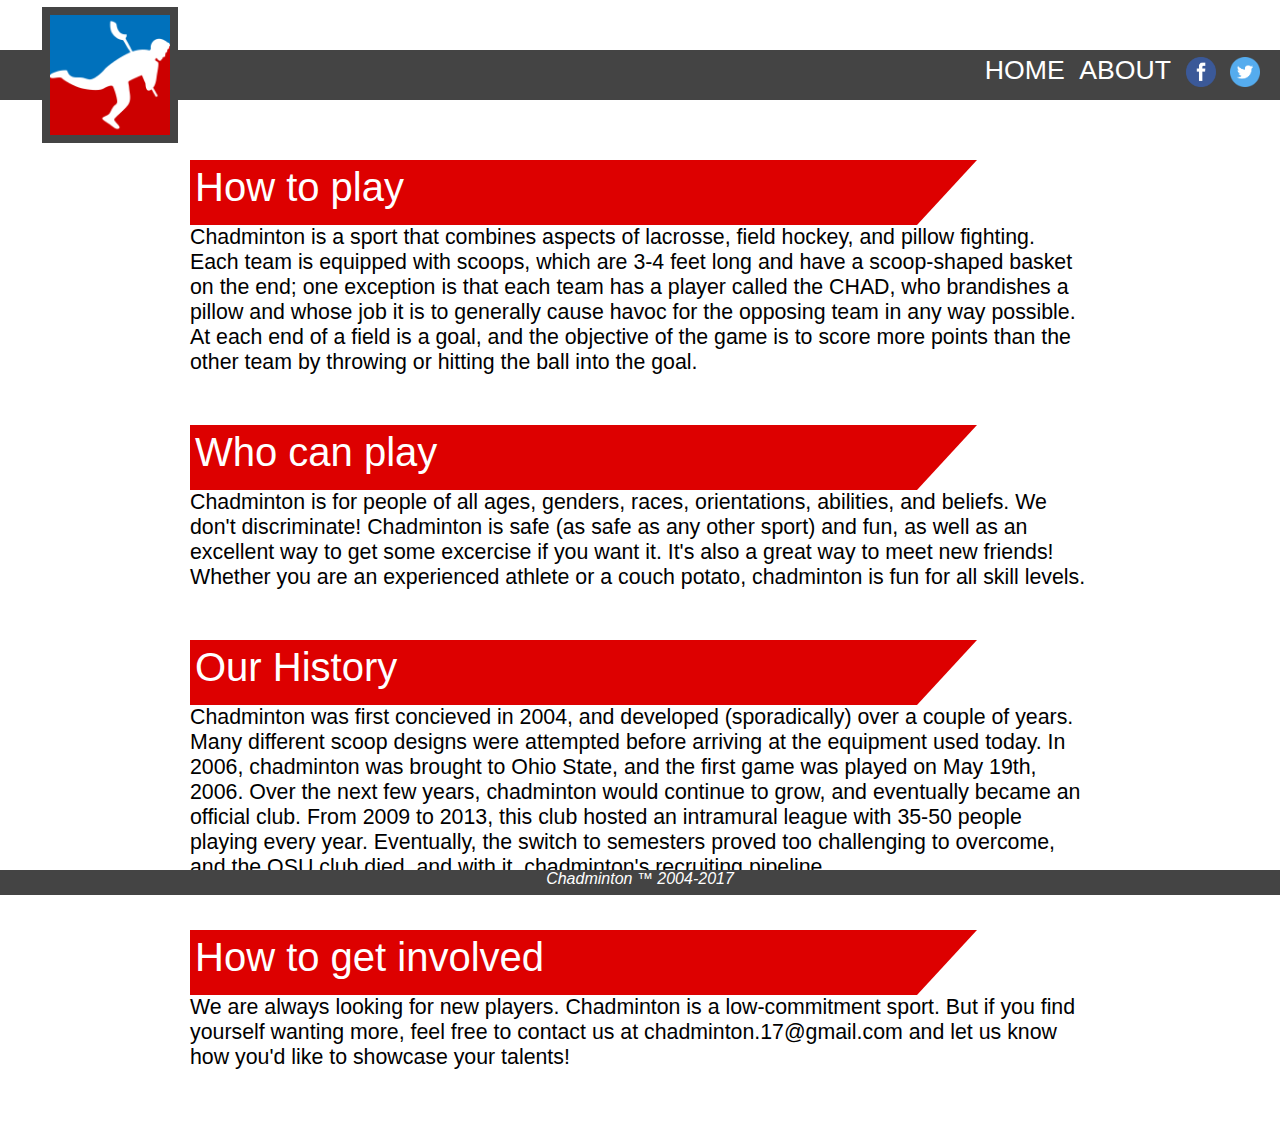
==== about.html @ 54fbcc12 "major overhaul" ====
<html>
	<head>
		<title>Chadminton</title>
        <link rel="stylesheet" href="style.css">
	</head>
	<body>
		<div id="top">
			<div class="links">
				<a href="index.html">HOME</a>
				<a href="about.html">ABOUT</a>
				<a href="https://www.facebook.com/chadmintonOhio/"><img src="img/facebook.png" /></a>
				<a href=""><img src="img/twitter.png" /></a>
			</div>
			<div class="logo"></div>
		</div>
		<div id="content">
			<div class="story">
				<div class="title">How to play</div><div></div>
				<div class="body">
					Chadminton is a sport that combines aspects of lacrosse, field hockey, and pillow fighting. Each team is equipped with scoops, which are 3-4 feet long and have a scoop-shaped basket on the end; one exception is that each team has a player called the CHAD, who brandishes a pillow and whose job it is to generally cause havoc for the opposing team in any way possible. At each end of a field is a goal, and the objective of the game is to score more points than the other team by throwing or hitting the ball into the goal.
				</div>
			</div>
			<div class="story">
				<div class="title">Who can play</div><div></div>
				<div class="body">
					Chadminton is for people of all ages, genders, races, orientations, abilities, and beliefs. We don't discriminate! Chadminton is safe (as safe as any other sport) and fun, as well as an excellent way to get some excercise if you want it. It's also a great way to meet new friends! Whether you are an experienced athlete or a couch potato, chadminton is fun for all skill levels.
				</div>
			</div>
			<div class="story">
				<div class="title">Our History</div><div></div>
				<div class="body">
					Chadminton was first concieved in 2004, and developed (sporadically) over a couple of years. Many different scoop designs were attempted before arriving at the equipment used today. In 2006, chadminton was brought to Ohio State, and the first game was played on May 19th, 2006. Over the next few years, chadminton would continue to grow, and eventually became an official club. From 2009 to 2013, this club hosted an intramural league with 35-50 people playing every year. Eventually, the switch to semesters proved too challenging to overcome, and the OSU club died, and with it, chadminton's recruiting pipeline.
				</div>
			</div>
			<div class="story">
				<div class="title">How to get involved</div><div></div>
				<div class="body">
					We are always looking for new players. Chadminton is a low-commitment sport. But if you find yourself wanting more, feel free to contact us at <a href="mailto:chadminton.17@gmail.com">chadminton.17@gmail.com</a> and let us know how you'd like to showcase your talents! 
				</div>
			</div>
		</div>
		<div id="footer">
			Chadminton &trade; 2004-2017
		</div>
	</body>
</html>
---- style.css ----
html, body {
	margin: 0px;			
	font-family: "Segoe UI", Arial;
}

a {
	color: inherit;
	text-decoration: none;
}

a:hover {
	color: inherit;
}

#top {
	height: 150px;
	width: 100%;
	position: relative;
}

.links {
	position: absolute;
	top: 50px;
	left: 0px;
	right: 0px;
	height: 40px;
	padding: 5px 20px;
	background-color: #444;
	color: #fff;
	text-align: right;
}

.links > a {
	margin-left: 10px;
	font-size: 20pt;
}

.links > a:hover {
	color: #0077dd;
}

.links > a > img {
	height: 30px;
	width: auto;
	vertical-align: middle;
}

#top > .logo {
	position: absolute;
	height: 120px;
	width: 120px;
	left: 50px;
	top: 15px;
	box-shadow: 0px 0px 0px 8px #444;
	background-image: url('img/new-chad-square.png');
	background-size: 120px 120px;
	background-position: top left;
	background-repeat: no-repeat;
	background-color: #fff;
}

#content {
	padding: 10px 20px;
}

img.block {
	width: 70vw;
	height: auto;
	margin: 10px;
	margin-left: 175px;
	box-shadow: 0px 0px 0px 5px #07d;
}

.story {
	padding: 0px 0px 50px 0px;
	margin-left: 170px;
	width: 70vw;
	font-size: 16pt;
	position: relative;
}

.story > .title {
	font-size: 30pt;
	background-color: #d00;
	color: #fff;
	padding: 5px;
	height: 55px;
	width: 56vw;
}

.story > .title + div {
    width: 0px;
    height: 0px;
    border-top: 65px solid #d00;
    border-right: 60px solid transparent;
	width: 0px;
	height: 0px;
	position: absolute;
	left: calc(56vw + 10px);
	top: 0px;
}

.story > .body {
}

#footer {
	position: fixed;
	left: 0px;
	right: 0px;
	bottom: 5px;
	height: 25px;
	background-color: #444;
	color: #fff;
	text-align: center;
	font-style: italic;
}
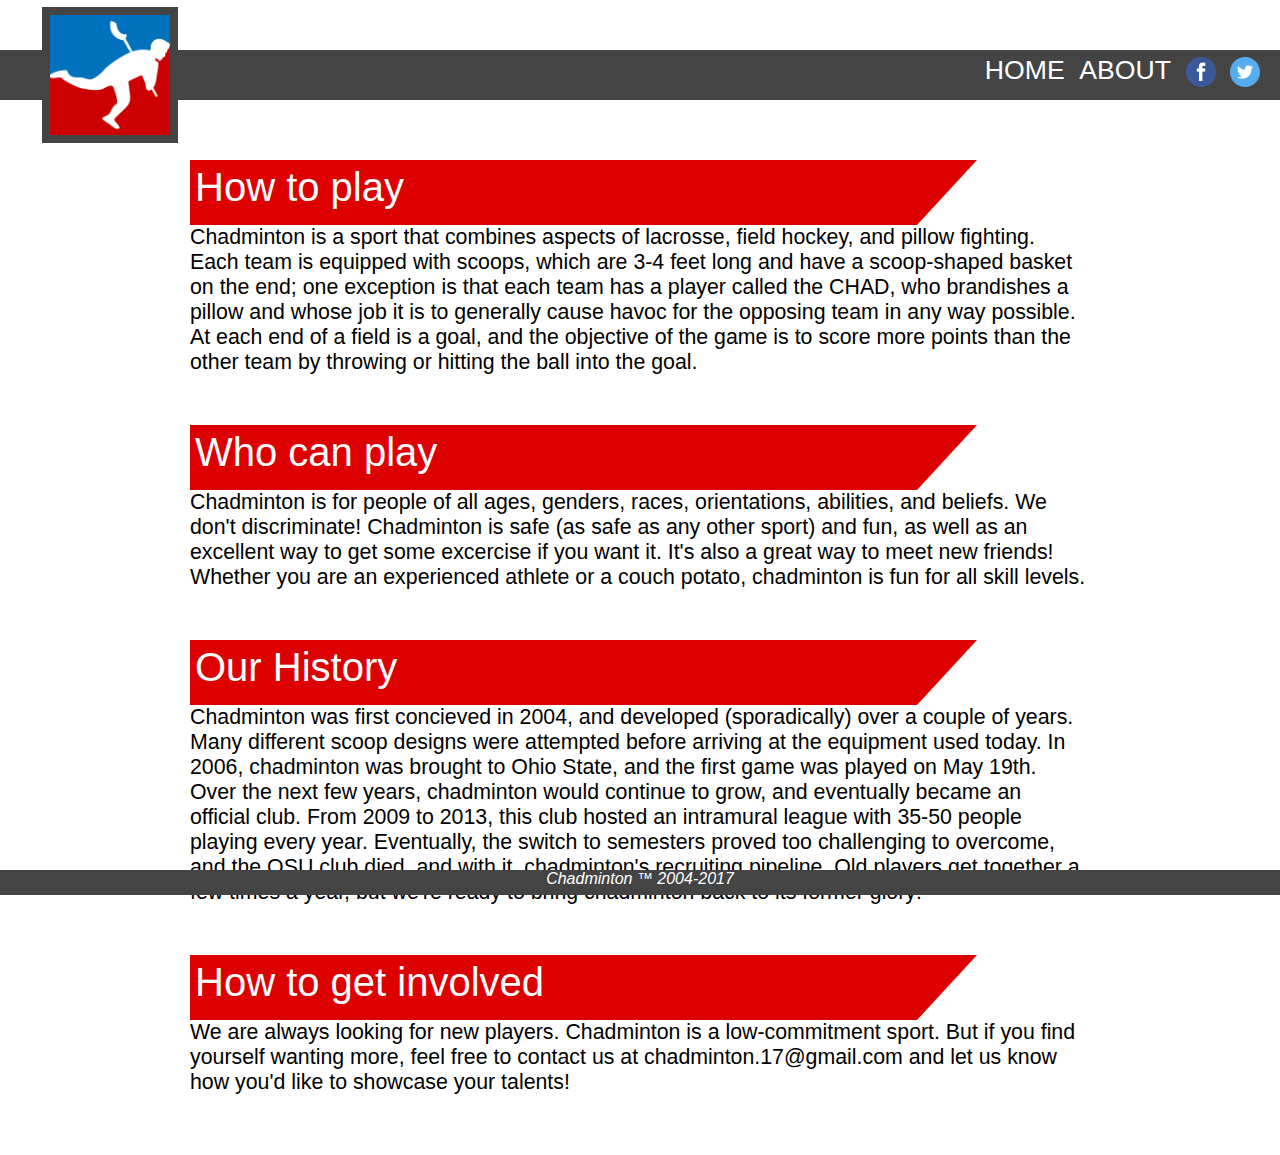
==== commit e100ada7: "changed history a little" ====
--- a/about.html
+++ b/about.html
@@ -29,7 +29,7 @@
 			<div class="story">
 				<div class="title">Our History</div><div></div>
 				<div class="body">
-					Chadminton was first concieved in 2004, and developed (sporadically) over a couple of years. Many different scoop designs were attempted before arriving at the equipment used today. In 2006, chadminton was brought to Ohio State, and the first game was played on May 19th, 2006. Over the next few years, chadminton would continue to grow, and eventually became an official club. From 2009 to 2013, this club hosted an intramural league with 35-50 people playing every year. Eventually, the switch to semesters proved too challenging to overcome, and the OSU club died, and with it, chadminton's recruiting pipeline.
+					Chadminton was first concieved in 2004, and developed (sporadically) over a couple of years. Many different scoop designs were attempted before arriving at the equipment used today. In 2006, chadminton was brought to Ohio State, and the first game was played on May 19th. Over the next few years, chadminton would continue to grow, and eventually became an official club. From 2009 to 2013, this club hosted an intramural league with 35-50 people playing every year. Eventually, the switch to semesters proved too challenging to overcome, and the OSU club died, and with it, chadminton's recruiting pipeline. Old players get together a few times a year, but we're ready to bring chadminton back to its former glory!
 				</div>
 			</div>
 			<div class="story">
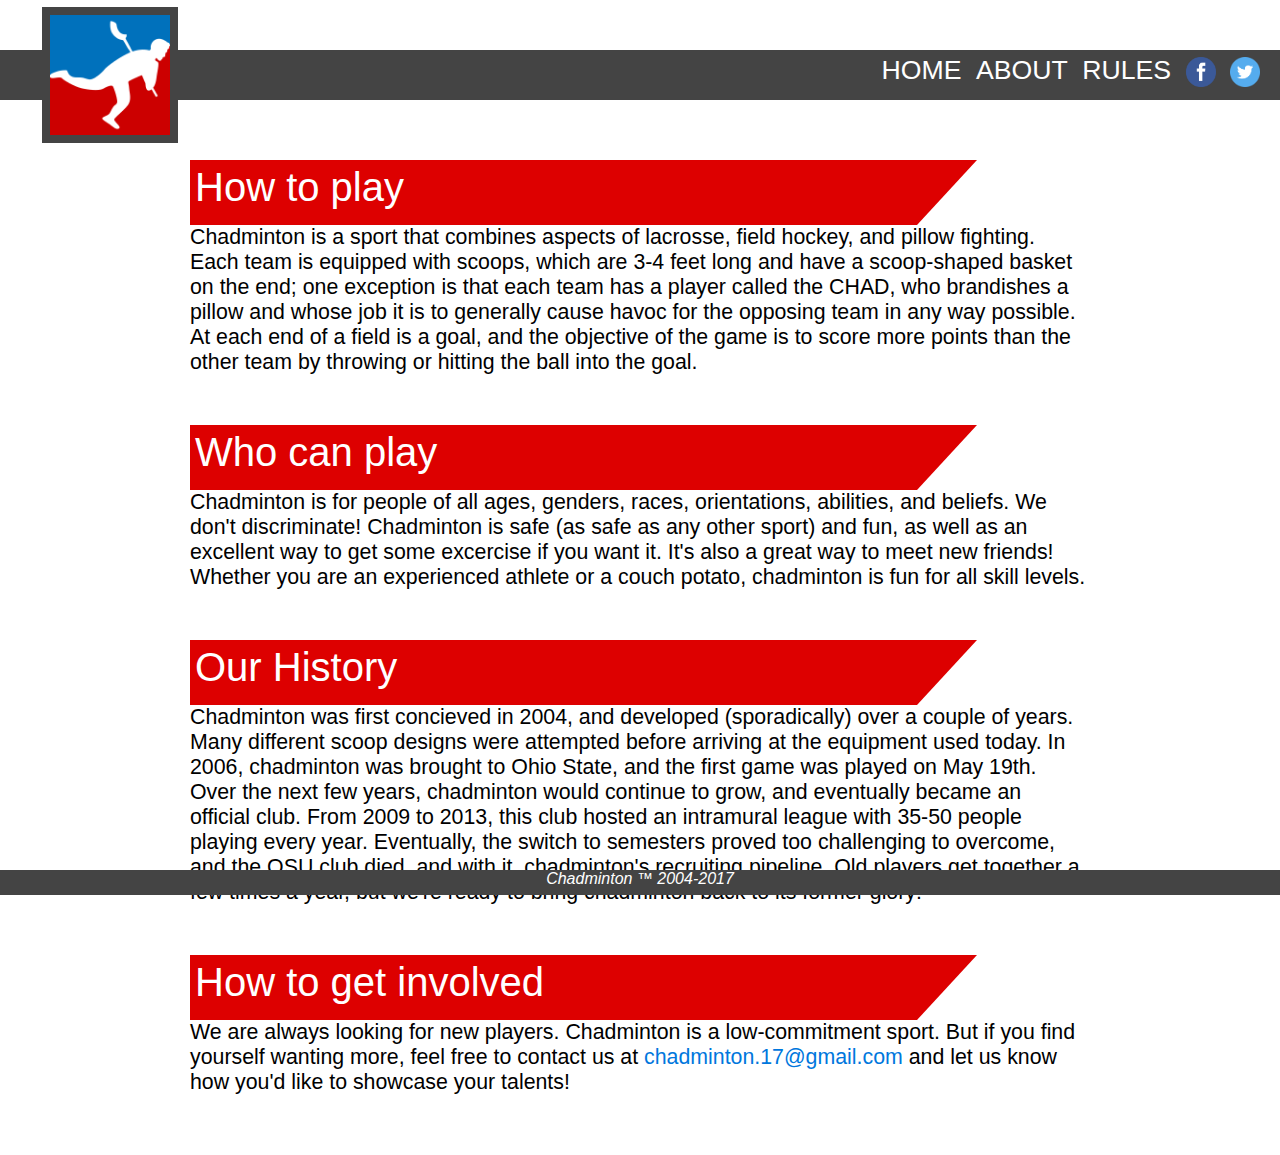
==== commit 8e08a6c7: "added rules page" ====
--- a/about.html
+++ b/about.html
@@ -8,8 +8,9 @@
 			<div class="links">
 				<a href="index.html">HOME</a>
 				<a href="about.html">ABOUT</a>
+				<a href="rules.html">RULES</a>
 				<a href="https://www.facebook.com/chadmintonOhio/"><img src="img/facebook.png" /></a>
-				<a href=""><img src="img/twitter.png" /></a>
+				<a href="https://twitter.com/chadm1nton"><img src="img/twitter.png" /></a>
 			</div>
 			<div class="logo"></div>
 		</div>
--- a/style.css
+++ b/style.css
@@ -100,7 +100,30 @@
 	top: 0px;
 }
 
-.story > .body {
+.story > .image {
+	display: inline-block;
+	height: 100px;
+	width: auto;
+	box-shadow: 0px 0px 0px 1px #444;
+}
+
+.story > .image > img {
+	height: 100px;
+	width: auto;
+}
+
+.story > .image + .body {
+	display: inline-block;
+	margin-left: 10px;
+	width: 85%;
+}
+
+.story > .body > a {
+	color: #07d;
+}
+
+.story > .body > a:hover {
+	color: #d00;
 }
 
 #footer {
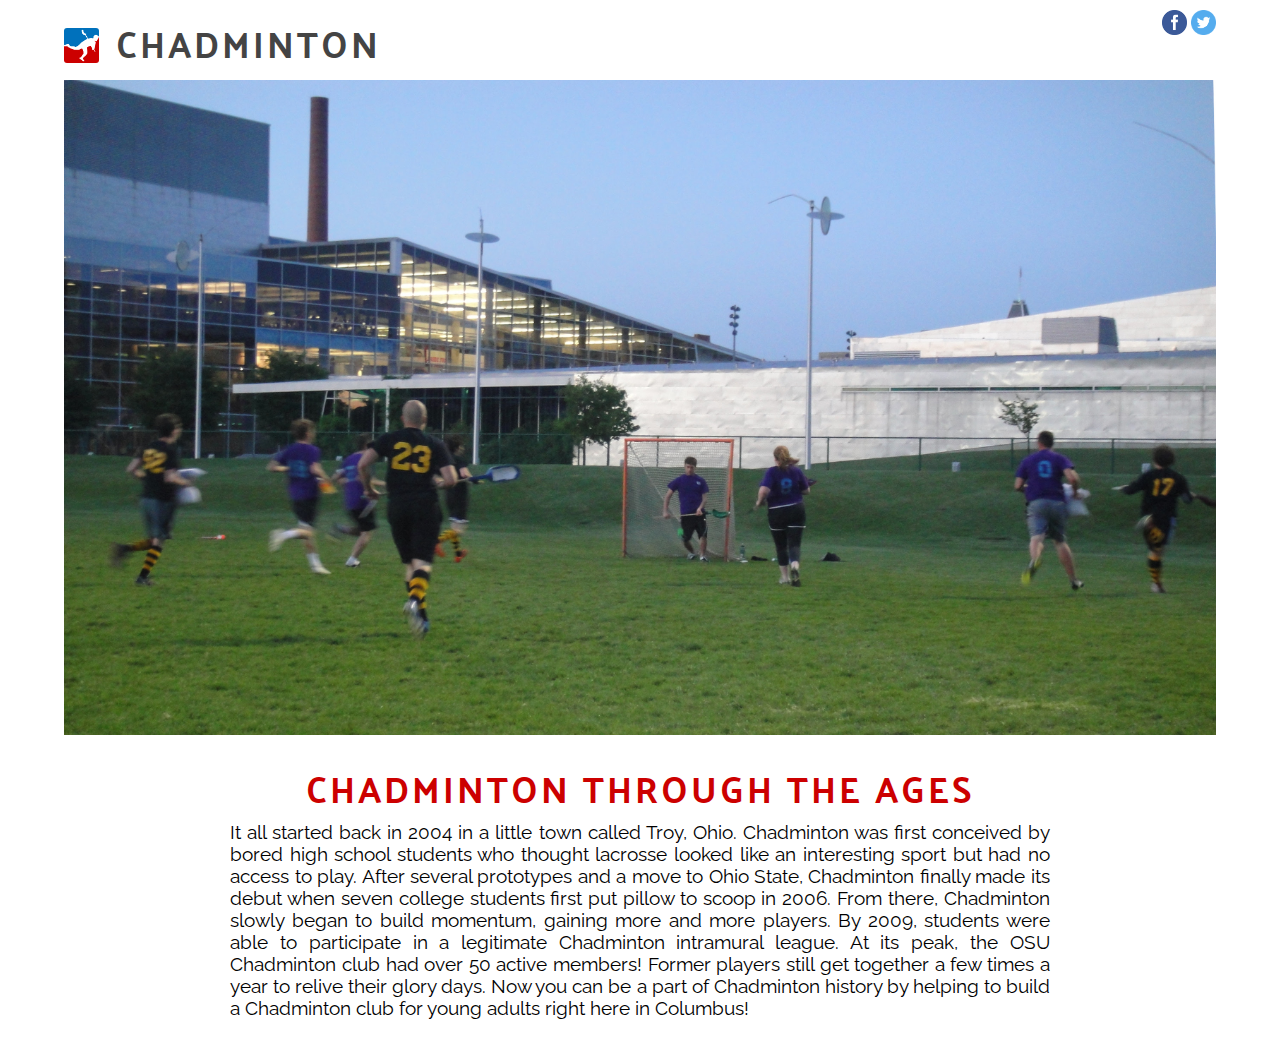
==== commit eb504b79: "Website overhaul (thanks Lisa)" ====
--- a/about.html
+++ b/about.html
@@ -1,47 +1,33 @@
 <html>
 	<head>
-		<title>Chadminton</title>
+		<title>History of Chadminton</title>
+		<meta name="viewport" content="target-densitydpi=device-dpi, width=device-width, user-scalable=no, maximum-scale=1, minimum-scale=1" />
+		<link href="https://fonts.googleapis.com/css?family=Palanquin+Dark|Raleway" rel="stylesheet">
         <link rel="stylesheet" href="style.css">
 	</head>
 	<body>
-		<div id="top">
+		<div class="header">
+			<img id="header-background" src="img/chadpionship2012.jpg"/>
+			<a class="title" href="index.html">
+				<img src="img/new-chad-square.png"/>
+				CHADMINTON
+			</a>
 			<div class="links">
-				<a href="index.html">HOME</a>
-				<a href="about.html">ABOUT</a>
-				<a href="rules.html">RULES</a>
-				<a href="https://www.facebook.com/chadmintonOhio/"><img src="img/facebook.png" /></a>
-				<a href="https://twitter.com/chadm1nton"><img src="img/twitter.png" /></a>
-			</div>
-			<div class="logo"></div>
-		</div>
-		<div id="content">
-			<div class="story">
-				<div class="title">How to play</div><div></div>
-				<div class="body">
-					Chadminton is a sport that combines aspects of lacrosse, field hockey, and pillow fighting. Each team is equipped with scoops, which are 3-4 feet long and have a scoop-shaped basket on the end; one exception is that each team has a player called the CHAD, who brandishes a pillow and whose job it is to generally cause havoc for the opposing team in any way possible. At each end of a field is a goal, and the objective of the game is to score more points than the other team by throwing or hitting the ball into the goal.
-				</div>
-			</div>
-			<div class="story">
-				<div class="title">Who can play</div><div></div>
-				<div class="body">
-					Chadminton is for people of all ages, genders, races, orientations, abilities, and beliefs. We don't discriminate! Chadminton is safe (as safe as any other sport) and fun, as well as an excellent way to get some excercise if you want it. It's also a great way to meet new friends! Whether you are an experienced athlete or a couch potato, chadminton is fun for all skill levels.
-				</div>
-			</div>
-			<div class="story">
-				<div class="title">Our History</div><div></div>
-				<div class="body">
-					Chadminton was first concieved in 2004, and developed (sporadically) over a couple of years. Many different scoop designs were attempted before arriving at the equipment used today. In 2006, chadminton was brought to Ohio State, and the first game was played on May 19th. Over the next few years, chadminton would continue to grow, and eventually became an official club. From 2009 to 2013, this club hosted an intramural league with 35-50 people playing every year. Eventually, the switch to semesters proved too challenging to overcome, and the OSU club died, and with it, chadminton's recruiting pipeline. Old players get together a few times a year, but we're ready to bring chadminton back to its former glory!
-				</div>
-			</div>
-			<div class="story">
-				<div class="title">How to get involved</div><div></div>
-				<div class="body">
-					We are always looking for new players. Chadminton is a low-commitment sport. But if you find yourself wanting more, feel free to contact us at <a href="mailto:chadminton.17@gmail.com">chadminton.17@gmail.com</a> and let us know how you'd like to showcase your talents! 
-				</div>
+				<a href="javascript:window.open('https://www.facebook.com/chadmintonOhio/')"><img src="img/facebook.png" /></a>
+				<a href="javascript:window.open('https://twitter.com/chadm1nton')"><img src="img/twitter.png" /></a>
 			</div>
 		</div>
-		<div id="footer">
-			Chadminton &trade; 2004-2017
+		<div class="section">
+			<div class="title">
+				<span class="red-text">CHADMINTON THROUGH THE AGES</span>
+			</div>
+			<div class="content">
+				It all started back in 2004 in a little town called Troy, Ohio. Chadminton was first conceived by bored high school students who thought lacrosse looked like an interesting sport but had no access to play.
+				After several prototypes and a move to Ohio State, Chadminton finally made its debut when seven college students first put pillow to scoop in 2006.
+				From there, Chadminton slowly began to build momentum, gaining more and more players. By 2009, students were able to participate in a legitimate Chadminton intramural league.
+				At its peak, the OSU Chadminton club had over 50 active members! Former players still get together a few times a year to relive their glory days.
+				Now you can be a part of Chadminton history by helping to build a Chadminton club for young adults right here in Columbus!
+			</div>
 		</div>
 	</body>
 </html>
--- a/style.css
+++ b/style.css
@@ -1,139 +1,143 @@
 html, body {
 	margin: 0px;			
-	font-family: "Segoe UI", Arial;
+	font-family: 'Raleway', sans-serif;
+}
+
+.no-header-image {
+	height: 60px;
+}
+
+#picture-album > img {
+	width: 32%;
+	margin-right: 1%;
+	margin-top: 1%;
+	cursor: pointer;
+}
+
+#big-picture {
+	position: fixed;
+	top: 5%;
+	bottom: 5%;
+	left: 50%;
+	-webkit-transform: translate(-50%, 0%);
+	box-shadow: 0px 0px 0px 3px #fff;
+	display: none;
+}
+
+#big-picture > img {
+	height: 100%;
+	width: auto;
 }
 
 a {
-	color: inherit;
 	text-decoration: none;
 }
 
 a:hover {
+	text-decoration: underline;
+}
+
+a.title:hover {
+	text-decoration: none;
+}
+
+.blue-text,
+a {
+	color: #0071bc;
+}
+
+.red-text {
+	color: #cc0000;
+}
+
+.header,
+.section {
+	width: 100vw;
+	position: relative;
+	margin-bottom: 20px;
+}
+
+.content {
+	margin-left: 18%;
+	margin-right: 18%;
+	font-size: 14pt;
+	text-align: justify;
+}
+
+.content > .line {
+	margin-left: 25px;
+	margin-top: 5px;
+}
+
+.content > .return {
+	margin-top: 8px;
+}
+
+.content > .return > a {
+	margin-right: 35px;
+}
+
+.header > #header-background {
+	width: 90%;
+	margin-left: 5%;
+	margin-top: 80px;
+}
+
+.title {
+	font-family: 'Palanquin Dark', sans-serif;
+	font-size: 36px;
+	letter-spacing: 3px;
+}
+
+.header > .title {
+	position: absolute;
+	top: 10px;
+	left: 5%;
+	/*
+	left: 50%;
+	-webkit-transform: translate(-50%, 0%);
+	*/
+	color: #444;
+}
+
+.header > .title > img {
+	height: 35px;
+	vertical-align: middle;
+	margin-top: -8px;
+	margin-right: 5px;
+	border-radius: 3px;
+	background-color: white;
+}
+
+.header > .links {
+	position: absolute;
+	top: 10px;
+	right: 5%;
+	height: 65px;
+}
+
+.header > .links > a {
+	text-decoration: none;
 	color: inherit;
 }
 
-#top {
-	height: 150px;
-	width: 100%;
-	position: relative;
-}
-
-.links {
-	position: absolute;
-	top: 50px;
-	left: 0px;
-	right: 0px;
-	height: 40px;
-	padding: 5px 20px;
-	background-color: #444;
-	color: #fff;
-	text-align: right;
-}
-
-.links > a {
-	margin-left: 10px;
-	font-size: 20pt;
-}
-
-.links > a:hover {
-	color: #0077dd;
-}
-
-.links > a > img {
-	height: 30px;
-	width: auto;
+.header > .links > a > img {
+	height: 25px;
 	vertical-align: middle;
 }
 
-#top > .logo {
-	position: absolute;
-	height: 120px;
-	width: 120px;
-	left: 50px;
-	top: 15px;
-	box-shadow: 0px 0px 0px 8px #444;
-	background-image: url('img/new-chad-square.png');
-	background-size: 120px 120px;
-	background-position: top left;
-	background-repeat: no-repeat;
-	background-color: #fff;
+.section > .title {
+	margin: 0px;
+	width: 100%;
+	text-align: center;
 }
 
-#content {
-	padding: 10px 20px;
-}
-
-img.block {
-	width: 70vw;
-	height: auto;
-	margin: 10px;
-	margin-left: 175px;
-	box-shadow: 0px 0px 0px 5px #07d;
-}
-
-.story {
-	padding: 0px 0px 50px 0px;
-	margin-left: 170px;
-	width: 70vw;
-	font-size: 16pt;
-	position: relative;
-}
-
-.story > .title {
-	font-size: 30pt;
-	background-color: #d00;
-	color: #fff;
-	padding: 5px;
-	height: 55px;
-	width: 56vw;
-}
-
-.story > .title + div {
-    width: 0px;
-    height: 0px;
-    border-top: 65px solid #d00;
-    border-right: 60px solid transparent;
-	width: 0px;
-	height: 0px;
-	position: absolute;
-	left: calc(56vw + 10px);
-	top: 0px;
-}
-
-.story > .image {
-	display: inline-block;
-	height: 100px;
-	width: auto;
-	box-shadow: 0px 0px 0px 1px #444;
-}
-
-.story > .image > img {
-	height: 100px;
-	width: auto;
-}
-
-.story > .image + .body {
-	display: inline-block;
-	margin-left: 10px;
-	width: 85%;
-}
-
-.story > .body > a {
-	color: #07d;
-}
-
-.story > .body > a:hover {
-	color: #d00;
-}
-
-#footer {
-	position: fixed;
-	left: 0px;
-	right: 0px;
-	bottom: 5px;
-	height: 25px;
-	background-color: #444;
-	color: #fff;
-	text-align: center;
-	font-style: italic;
+@media screen and (max-width: 760px) {
+    .header > .title {
+		font-size: 6vw;
+	}
+	
+	.header > .title > img {
+		display: none;
+	}
 }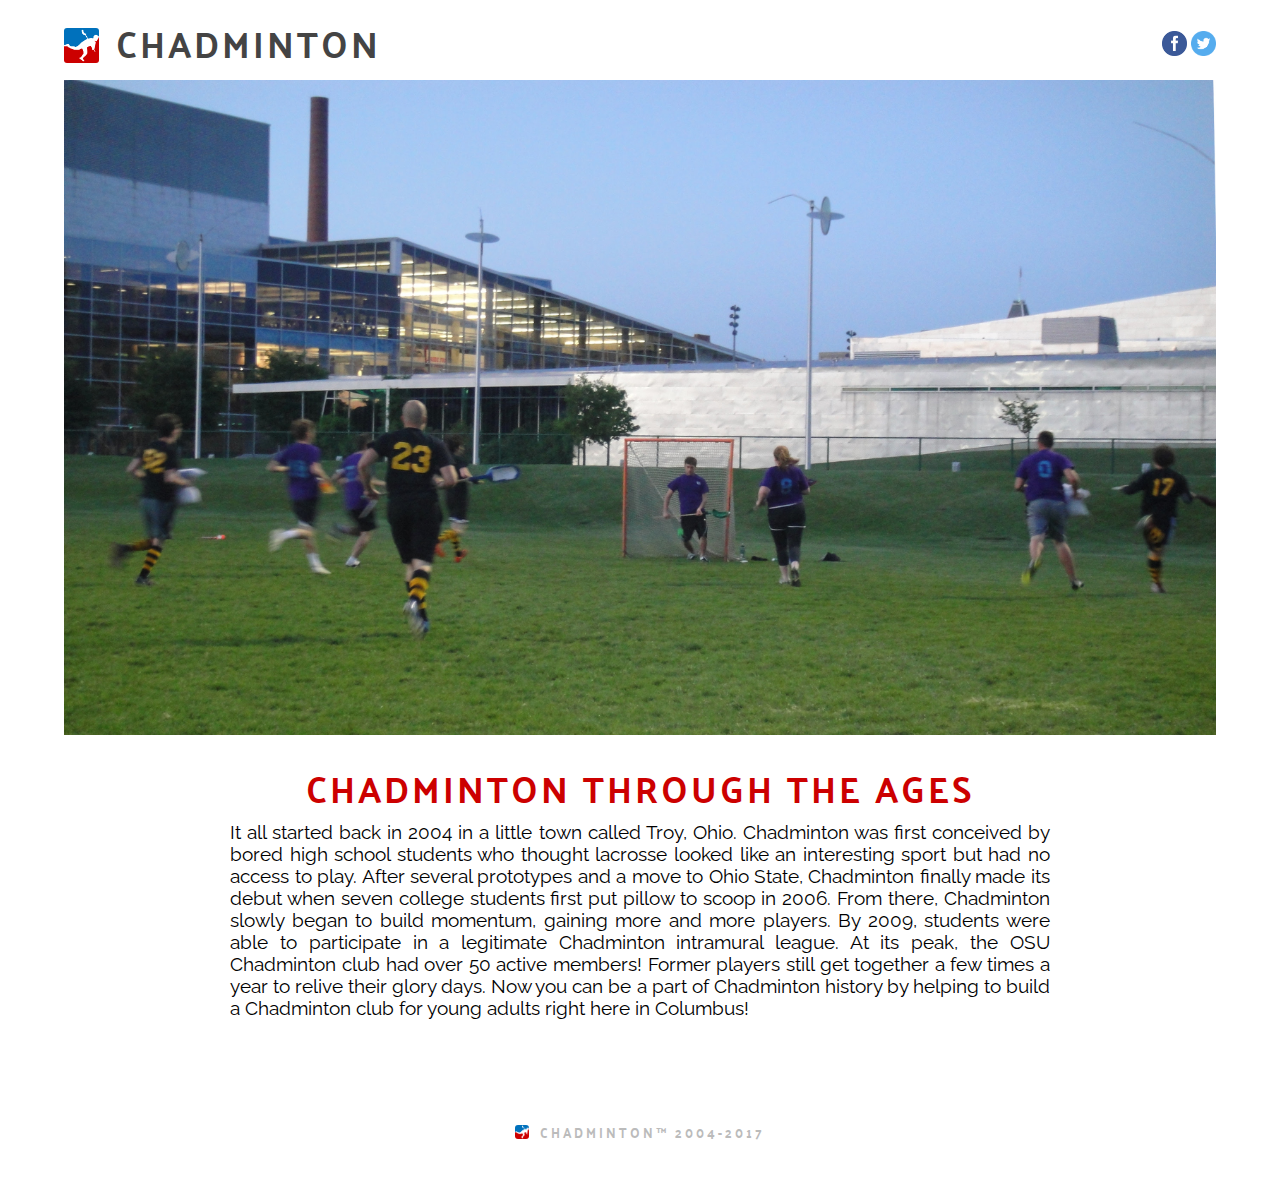
==== commit 19b803dc: "added footer and auto-scroll.js" ====
--- a/about.html
+++ b/about.html
@@ -4,6 +4,7 @@
 		<meta name="viewport" content="target-densitydpi=device-dpi, width=device-width, user-scalable=no, maximum-scale=1, minimum-scale=1" />
 		<link href="https://fonts.googleapis.com/css?family=Palanquin+Dark|Raleway" rel="stylesheet">
         <link rel="stylesheet" href="style.css">
+		<script type="text/javascript" src="scripts/auto-scroll.js"></script>
 	</head>
 	<body>
 		<div class="header">
@@ -29,5 +30,11 @@
 				Now you can be a part of Chadminton history by helping to build a Chadminton club for young adults right here in Columbus!
 			</div>
 		</div>
+		<div class="footer">
+			<a class="title" href="index.html">
+				<img src="img/new-chad-square.png"/>
+				CHADMINTON&trade; 2004-2017
+			</a>
+		</div>
 	</body>
 </html>
--- a/style.css
+++ b/style.css
@@ -1,6 +1,10 @@
 html, body {
 	margin: 0px;			
 	font-family: 'Raleway', sans-serif;
+}
+
+body {
+	padding-bottom: 20px;
 }
 
 .no-header-image {
@@ -12,6 +16,17 @@
 	margin-right: 1%;
 	margin-top: 1%;
 	cursor: pointer;
+}
+
+#shroud {
+	position: fixed;
+	top: 0px;
+	bottom: 0px;
+	left: 0px;
+	right: 0px;
+	background-color: #000;
+	opacity: 0.5;
+	display: none;
 }
 
 #big-picture {
@@ -51,8 +66,8 @@
 }
 
 .header,
-.section {
-	width: 100vw;
+.section,
+.footer {
 	position: relative;
 	margin-bottom: 20px;
 }
@@ -114,6 +129,7 @@
 	top: 10px;
 	right: 5%;
 	height: 65px;
+	line-height: 65px;
 }
 
 .header > .links > a {
@@ -132,6 +148,25 @@
 	text-align: center;
 }
 
+.footer {
+	margin-top: 100px;
+	text-align: center;
+}
+
+.footer > .title {
+	color: #bbb;
+	font-size: 10pt;
+}
+
+.footer > .title > img {
+	height: 14px;
+	vertical-align: middle;
+	margin-top: -4px;
+	margin-right: 5px;
+	border-radius: 3px;
+	background-color: white;
+}
+
 @media screen and (max-width: 760px) {
     .header > .title {
 		font-size: 6vw;
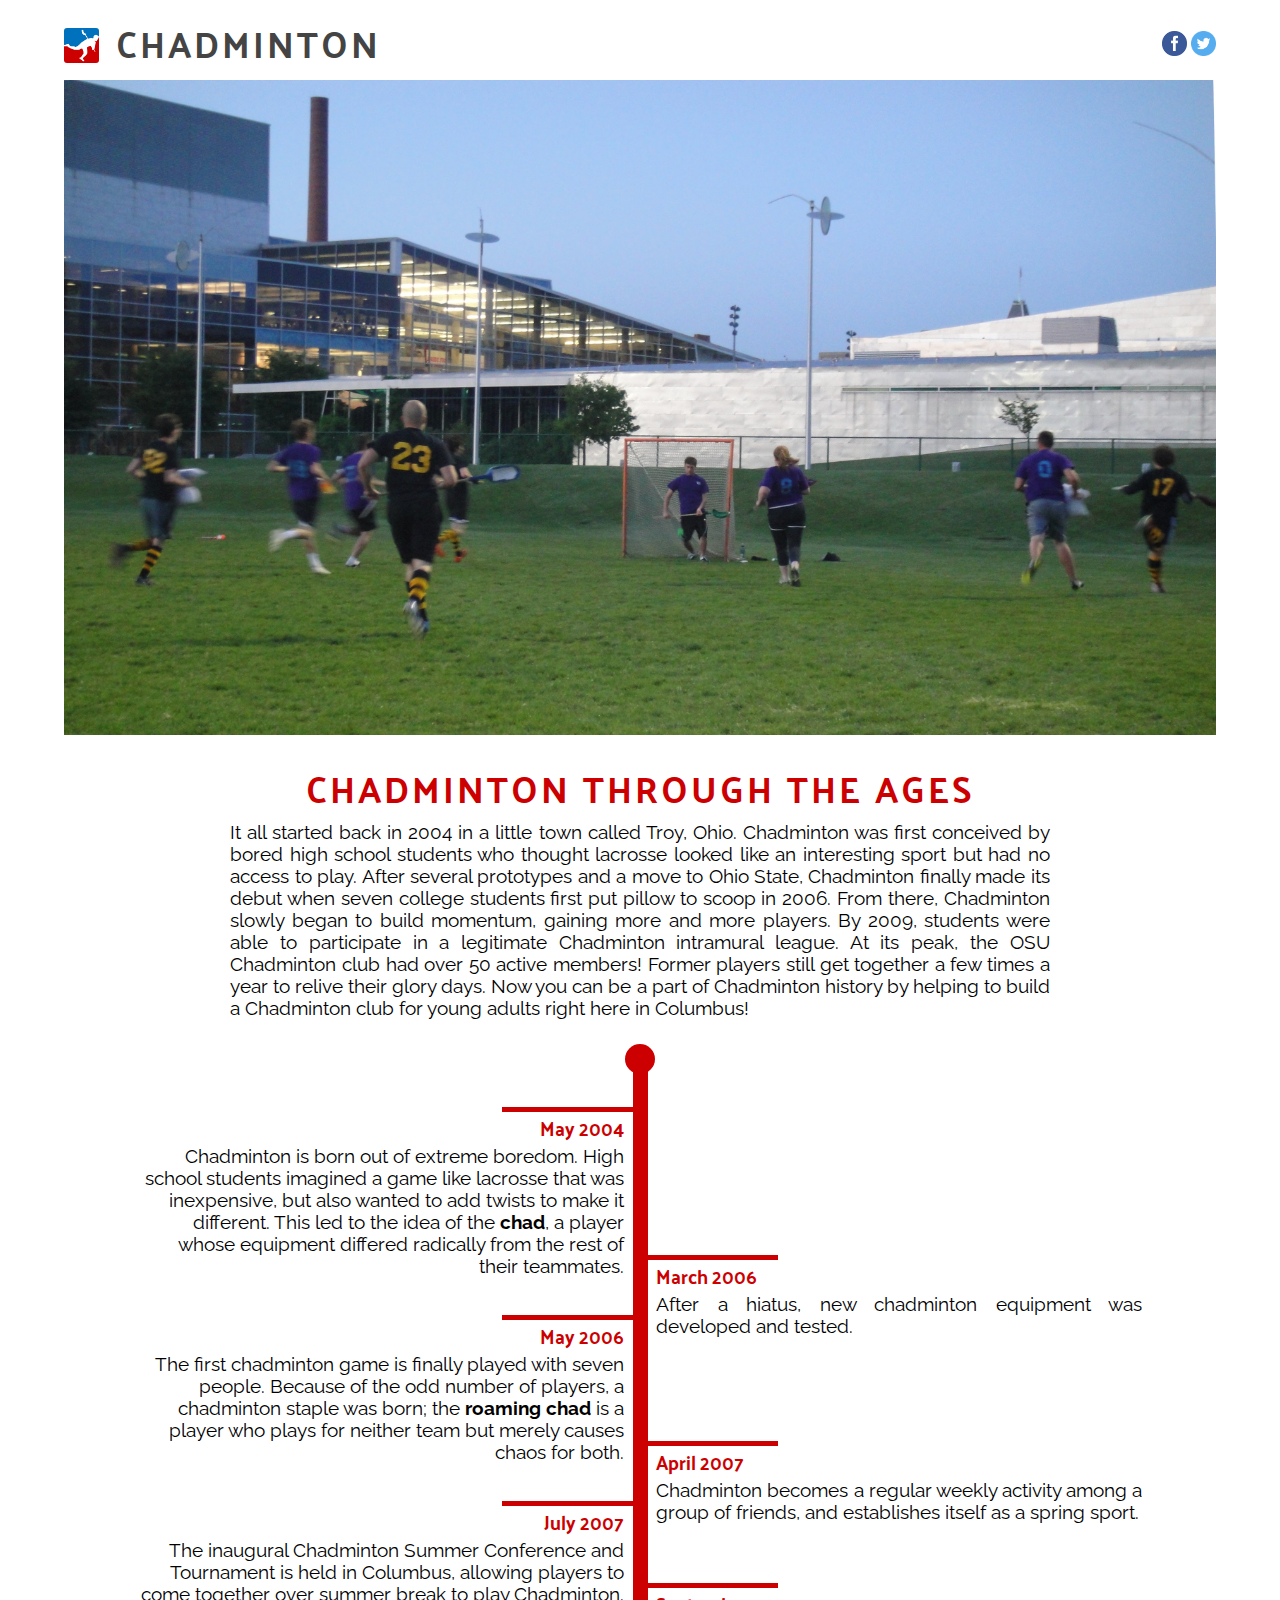
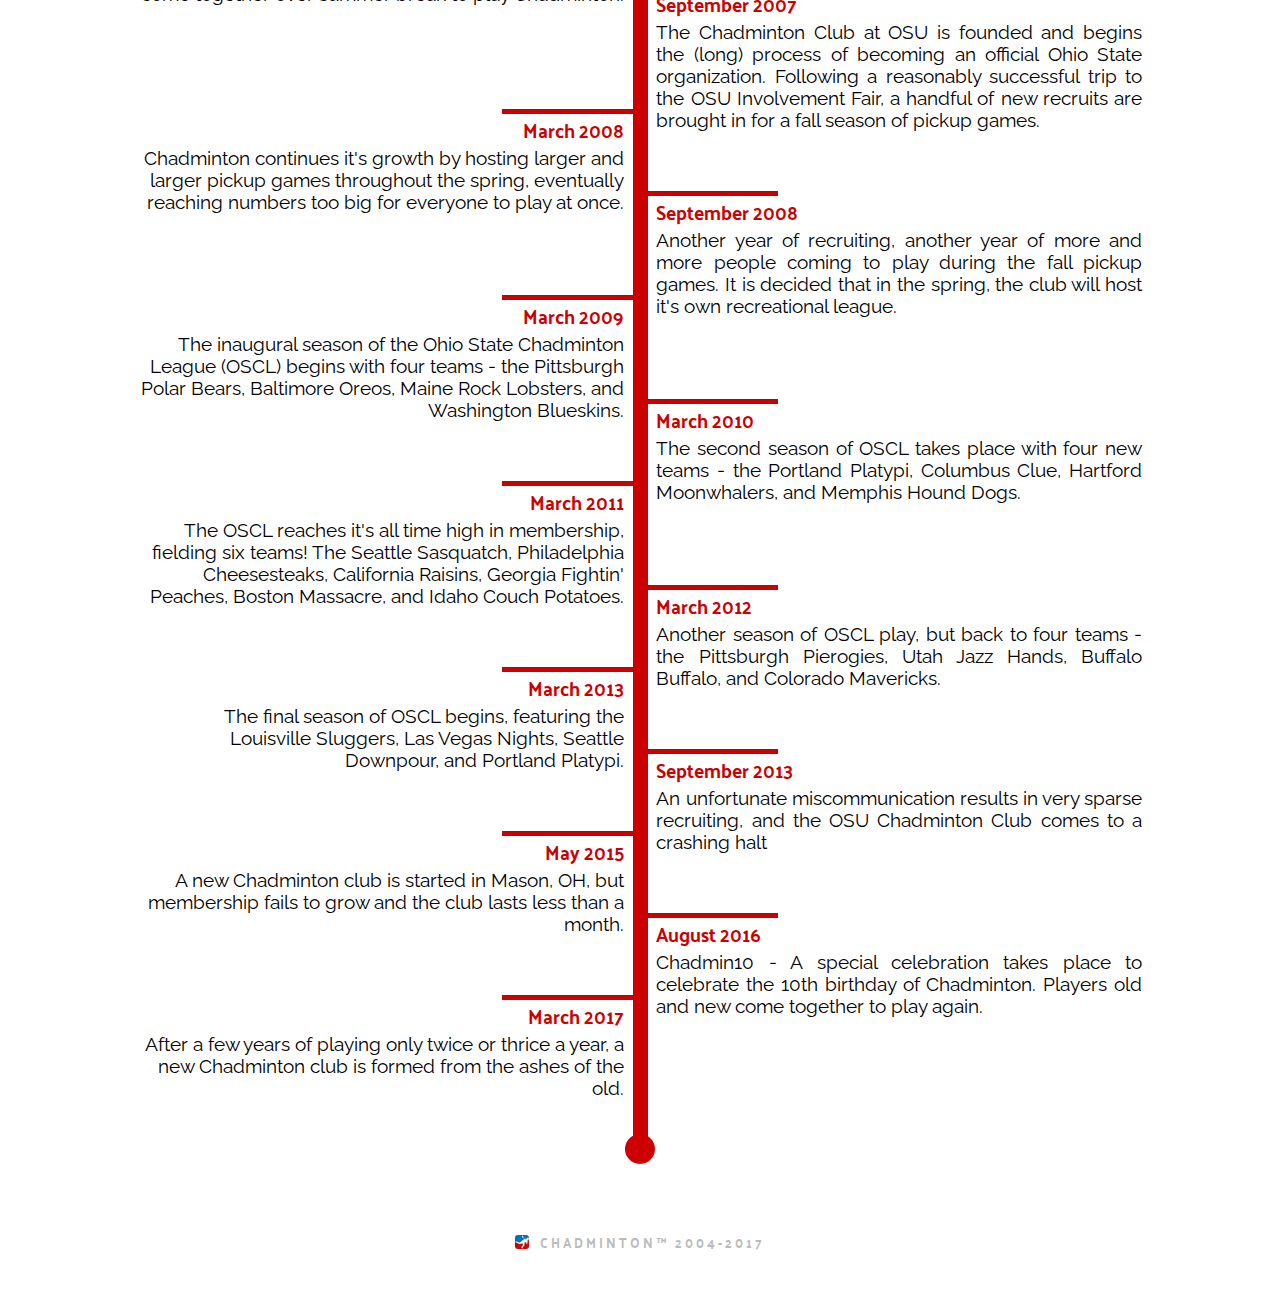
==== commit 2d28275b: "added history and history styling fixed auto-scroll if not at top of page" ====
--- a/about.html
+++ b/about.html
@@ -30,6 +30,77 @@
 				Now you can be a part of Chadminton history by helping to build a Chadminton club for young adults right here in Columbus!
 			</div>
 		</div>
+		<div class="timeline">
+			<div class="center-line"></div>
+			<div class="content">
+				<div class="date">May 2004</div>
+				Chadminton is born out of extreme boredom. High school students imagined a game like lacrosse that was inexpensive, but also wanted to add twists to make it different. This led to the idea of the <span style="font-weight: bold;">chad</span>, a player whose equipment differed radically from the rest of their teammates.
+			</div>
+			<div class="content">
+				<div class="date">March 2006</div>
+				After a hiatus, new chadminton equipment was developed and tested. 
+			</div>
+			<div class="content">
+				<div class="date">May 2006</div>
+				The first chadminton game is finally played with seven people. Because of the odd number of players, a chadminton staple was born; the <span style="font-weight: bold;">roaming chad</span> is a player who plays for neither team but merely causes chaos for both.
+			</div>
+			<div class="content">
+				<div class="date">April 2007</div>
+				Chadminton becomes a regular weekly activity among a group of friends, and establishes itself as a spring sport.
+			</div>
+			<div class="content">
+				<div class="date">July 2007</div>
+				The inaugural Chadminton Summer Conference and Tournament is held in Columbus, allowing players to come together over summer break to play Chadminton.
+			</div>
+			<div class="content">
+				<div class="date">September 2007</div>
+				The Chadminton Club at OSU is founded and begins the (long) process of becoming an official Ohio State organization. Following a reasonably successful trip to the OSU Involvement Fair, a handful of new recruits are brought in for a fall season of pickup games.
+			</div>
+			<div class="content">
+				<div class="date">March 2008</div>
+				Chadminton continues it's growth by hosting larger and larger pickup games throughout the spring, eventually reaching numbers too big for everyone to play at once.
+			</div>
+			<div class="content">
+				<div class="date">September 2008</div>
+				Another year of recruiting, another year of more and more people coming to play during the fall pickup games. It is decided that in the spring, the club will host it's own recreational league.
+			</div>
+			<div class="content">
+				<div class="date">March 2009</div>
+				The inaugural season of the Ohio State Chadminton League (OSCL) begins with four teams - the Pittsburgh Polar Bears, Baltimore Oreos, Maine Rock Lobsters, and Washington Blueskins.
+			</div>
+			<div class="content">
+				<div class="date">March 2010</div>
+				The second season of OSCL takes place with four new teams - the Portland Platypi, Columbus Clue, Hartford Moonwhalers, and Memphis Hound Dogs.
+			</div>
+			<div class="content">
+				<div class="date">March 2011</div>
+				The OSCL reaches it's all time high in membership, fielding six teams! The Seattle Sasquatch, Philadelphia Cheesesteaks, California Raisins, Georgia Fightin' Peaches, Boston Massacre, and Idaho Couch Potatoes.
+			</div>
+			<div class="content">
+				<div class="date">March 2012</div>
+				Another season of OSCL play, but back to four teams - the Pittsburgh Pierogies, Utah Jazz Hands, Buffalo Buffalo, and Colorado Mavericks.
+			</div>
+			<div class="content">
+				<div class="date">March 2013</div>
+				The final season of OSCL begins, featuring the Louisville Sluggers, Las Vegas Nights, Seattle Downpour, and Portland Platypi.
+			</div>
+			<div class="content">
+				<div class="date">September 2013</div>
+				An unfortunate miscommunication results in very sparse recruiting, and the OSU Chadminton Club comes to a crashing halt
+			</div>
+			<div class="content">
+				<div class="date">May 2015</div>
+				A new Chadminton club is started in Mason, OH, but membership fails to grow and the club lasts less than a month.
+			</div>
+			<div class="content">
+				<div class="date">August 2016</div>
+				Chadmin10 - A special celebration takes place to celebrate the 10th birthday of Chadminton. Players old and new come together to play again.
+			</div>
+			<div class="content">
+				<div class="date">March 2017</div>
+				After a few years of playing only twice or thrice a year, a new Chadminton club is formed from the ashes of the old. 
+			</div>
+		</div>
 		<div class="footer">
 			<a class="title" href="index.html">
 				<img src="img/new-chad-square.png"/>
--- a/style.css
+++ b/style.css
@@ -77,6 +77,7 @@
 	margin-right: 18%;
 	font-size: 14pt;
 	text-align: justify;
+	position: relative;
 }
 
 .content > .line {
@@ -148,6 +149,105 @@
 	text-align: center;
 }
 
+.center {
+	text-align: center;
+}
+
+.name > .first-name {
+	font-family: 'Raleway', sans-serif;
+}
+
+.name > .last-name {
+	text-transform: uppercase;
+	letter-spacing: 2px;
+}
+
+.content > .person {
+	padding-bottom: 20px;
+	margin-bottom: 20px;
+	/*border-bottom: solid thin #444;*/
+	position: relative;
+	min-height: 250px;
+}
+
+.content > .person > img {
+	height: 200px;
+	border-radius: 10px;
+	position: absolute;
+	top: 0px;
+}
+
+.content > .person > .number {
+	position: absolute;
+	top: 60px;
+	opacity: 0.2;
+	font-size: 100pt;
+	font-family: 'Palanquin Dark', sans-serif;
+	line-height: 100%;
+}
+
+.content > .person > .name {
+	position: absolute;
+	top: 0px;
+	font-size: 28pt;
+	font-family: 'Palanquin Dark', sans-serif;
+}
+
+.content > .person > .title { 
+	font-family: 'Raleway', sans-serif;
+	font-size: 18pt;
+	position: absolute;
+	top: 55px;
+	letter-spacing: normal;
+}
+
+.content > .person > .bio {
+	position: relative;
+	padding-top: 90px;
+	width: calc(100% - 350px);
+}
+
+.content > .person:nth-child(odd) > img {
+	left: 0px;
+}
+
+.content > .person:nth-child(odd) > .number {
+	left: 210px;
+}
+
+.content > .person:nth-child(odd) > .name {
+	left: 210px;
+}
+
+.content > .person:nth-child(odd) > .title {
+	left: 210px;
+}
+
+.content > .person:nth-child(odd) > .bio {
+	margin-left: 350px;
+	text-align: left;
+}
+
+.content > .person:nth-child(even) > img {
+	right: 0px;
+}
+
+.content > .person:nth-child(even) > .number {
+	right: 210px;
+}
+
+.content > .person:nth-child(even) > .name {
+	right: 210px;
+}
+
+.content > .person:nth-child(even) > .title {
+	right: 210px;
+}
+
+.content > .person:nth-child(even) > .bio {
+	text-align: left;
+}
+
 .footer {
 	margin-top: 100px;
 	text-align: center;
@@ -167,12 +267,127 @@
 	background-color: white;
 }
 
+#big-video {
+	margin-left: 5%;
+	width: 90%;
+	text-align: center;
+}
+
+.timeline {
+	position: relative;
+	margin-top: 120px;
+	margin-bottom: 120px;
+}
+
+.timeline > .center-line {
+	position: absolute;
+	top: -40px;
+	bottom: -40px;
+	left: calc(50% - 7.5px);
+	right: calc(50% - 7.5px);
+	background-color: #cc0000;
+}
+
+.timeline > .center-line::before {
+	position: absolute;
+	content: ' ';
+	height: 30px;
+	width: 30px;
+	border-radius: 15px;
+	background-color: #cc0000;
+	top: -15px;
+	left: -7.5px;
+}
+
+.timeline > .center-line::after {
+	position: absolute;
+	content: ' ';
+	height: 30px;
+	width: 30px;
+	border-radius: 15px;
+	background-color: #cc0000;
+	bottom: -15px;
+	left: -7.5px;
+}
+
+.timeline > .content {
+	width: calc(39.5% - 20px);
+	padding: 10px;
+}
+
+.timeline > .content:not(first-child) {
+	margin-top: -40px;
+}
+
+.timeline > .content:nth-child(even) {
+	margin-left: 10%;
+	margin-right: auto;
+	text-align: right;
+}
+
+.timeline > .content:nth-child(odd) {
+	margin-left: auto;
+	margin-right: 10%;
+}
+
+.timeline > .content > .date {
+	font-family: 'Palanquin Dark', sans-serif;
+	color: #cc0000;
+	position: relative;
+}
+
+.timeline > .content:nth-child(even) > .date::before {
+	content: ' ';
+	position: absolute;
+	top: -2px;
+	right: -20px;
+	height: 5px;
+	left: 75%;
+	background-color: #cc0000;
+}
+
+.timeline > .content:nth-child(odd) > .date::before {
+	content: ' ';
+	position: absolute;
+	top: -2px;
+	left: -20px;
+	height: 5px;
+	right: 75%;
+	background-color: #cc0000;
+}
+
 @media screen and (max-width: 760px) {
     .header > .title {
-		font-size: 6vw;
+		font-size: 18pt;
 	}
 	
 	.header > .title > img {
-		display: none;
+		height: 13pt;
+		margin-top: -3px;
+		margin-right: 3px;
+		border-radius: 3px;
+		background-color: white;
+	}
+
+	.section > .title {
+		font-size: 18pt;
+	}
+	
+	.section > .content {
+		font-size: 12pt;
+	}
+
+	.header > .links {
+		height: 40px;
+		line-height: 40px;
+	}
+
+	.content {
+		text-align: left;
+	}
+
+	.content > .return > a {
+		display: block;
+		margin: 0px;
 	}
 }